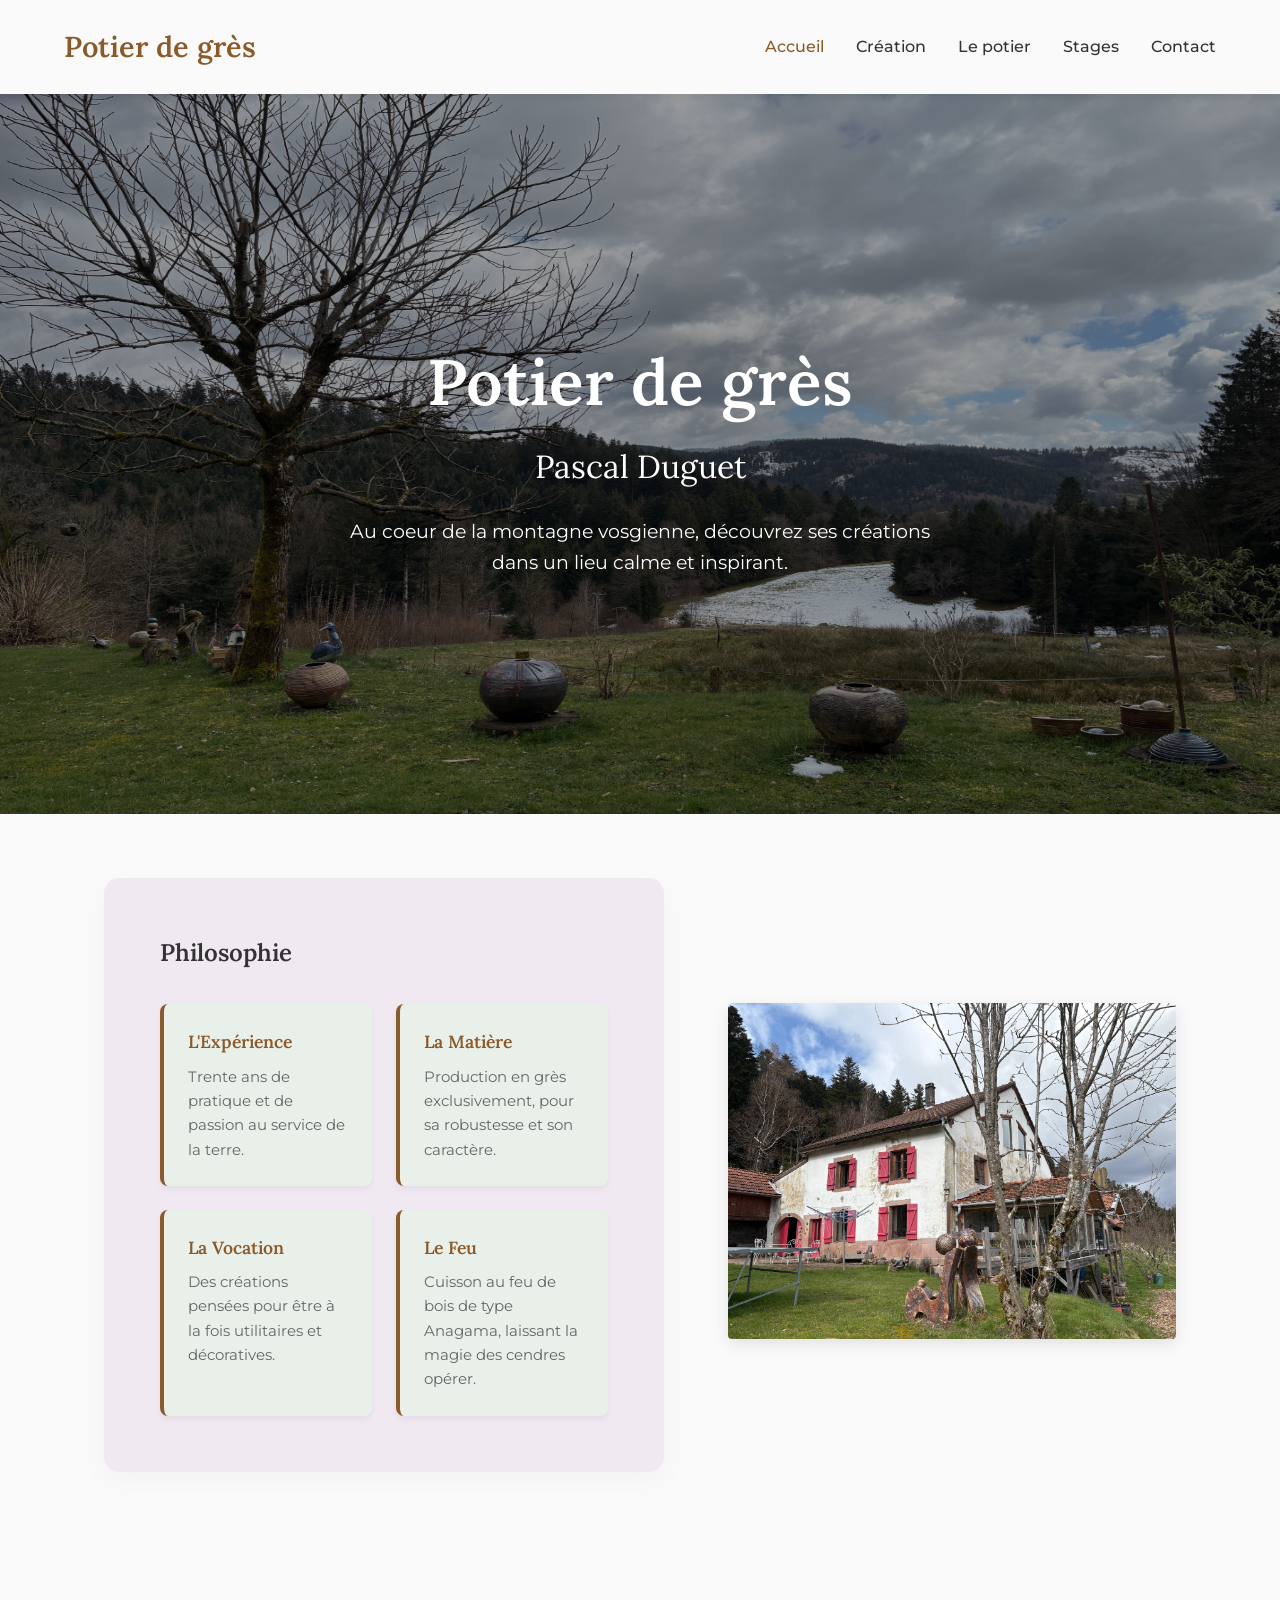
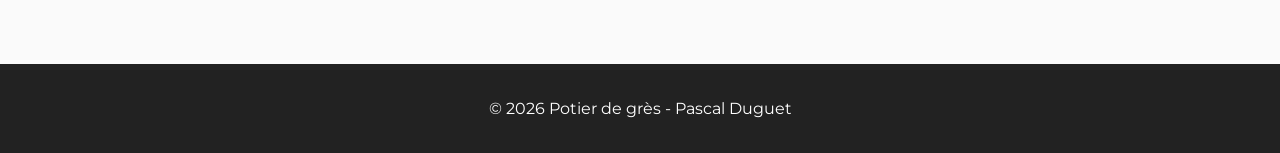
==== index.html @ 74eb3f09 "initial 2" ====
<!doctype html>
<html lang="fr">
  <head>
    <meta charset="UTF-8" />
    <meta name="viewport" content="width=device-width, initial-scale=1.0" />
    <title>Potier de grès - Pascal Duguet</title>
    <link rel="stylesheet" href="styles.css" />
  </head>
  <body>
    <header>
      <div class="logo">Potier de grès</div>
      <button class="burger-menu">☰</button>
      <nav>
        <ul>
          <li><a href="index.html" class="active">Accueil</a></li>
          <li><a href="creation.html">Création</a></li>
          <li><a href="potier.html">Le potier</a></li>
          <li><a href="stages.html">Stages</a></li>
          <li><a href="contact.html">Contact</a></li>
        </ul>
      </nav>
    </header>

    <main>
      <section class="hero">
        <h1>Potier de grès</h1>
        <h2>Pascal Duguet</h2>
        <p class="editable">
          Au coeur de la montagne vosgienne, découvrez ses créations dans un
          lieu calme et inspirant.
        </p>
      </section>

      <div class="container">
        <section class="split-section">
          <div class="text-box">
            <h2>Philosophie</h2>

            <div class="philosophy-grid editable">
              <div class="philo-box editable">
                <h3>L'Expérience</h3>
                <p>
                  Trente ans de pratique et de passion au service de la terre.
                </p>
              </div>

              <div class="philo-box editable">
                <h3>La Matière</h3>
                <p>
                  Production en grès exclusivement, pour sa robustesse et son
                  caractère.
                </p>
              </div>

              <div class="philo-box editable">
                <h3>La Vocation</h3>
                <p>
                  Des créations pensées pour être à la fois utilitaires et
                  décoratives.
                </p>
              </div>

              <div class="philo-box editable">
                <h3>Le Feu</h3>
                <p>
                  Cuisson au feu de bois de type Anagama, laissant la magie des
                  cendres opérer.
                </p>
              </div>
            </div>
          </div>

          <div class="image-container">
            <img
              src="assets/Photos site internet/maison.jpeg"
              alt="Création en grès"
            />
          </div>
        </section>
      </div>
    </main>

    <footer>
      <p>&copy; 2026 Potier de grès - Pascal Duguet</p>
    </footer>

    <script src="script.js"></script>
  </body>
</html>
---- styles.css ----
/* styles.css */
@import url("https://fonts.googleapis.com/css2?family=Lora:ital,wght@0,400;0,600;1,400&family=Montserrat:wght@300;400;500&display=swap");

:root {
  --primary-color: #8b5a2b; /* Couleur Terre/Grès */
  --bg-color: #fafafa;
  --bg-secondary: #efebe4;
  --text-color: #333333;
  --text-light: #666666;
  --font-title: "Lora", serif;
  --font-text: "Montserrat", sans-serif;
}

* {
  margin: 0;
  padding: 0;
  box-sizing: border-box;
}

body {
  font-family: var(--font-text);
  color: var(--text-color);
  background-color: var(--bg-color);
  line-height: 1.6;
}

h1,
h2,
h3 {
  font-family: var(--font-title);
  font-weight: 600;
  margin-bottom: 1rem;
}

a {
  text-decoration: none;
  color: inherit;
}

/* --- HEADER & NAVIGATION --- */
header {
  background-color: var(--bg-color);
  padding: 1.5rem 5%;
  display: flex;
  justify-content: space-between;
  align-items: center;
  box-shadow: 0 2px 10px rgba(0, 0, 0, 0.05);
  position: sticky;
  top: 0;
  z-index: 1000;
}

.logo {
  font-family: var(--font-title);
  font-size: 1.8rem;
  font-weight: 600;
  color: var(--primary-color);
}

nav ul {
  list-style: none;
  display: flex;
  gap: 2rem;
}

nav a {
  font-weight: 500;
  transition: color 0.3s;
}

nav a:hover,
nav a.active {
  color: var(--primary-color);
}

.burger-menu {
  display: none;
  font-size: 2rem;
  cursor: pointer;
  background: none;
  border: none;
  color: var(--text-color);
}

/* --- LAYOUT GLOBAL --- */
.container {
  max-width: 1200px;
  margin: 0 auto;
  padding: 4rem 5%;
}

.section-title {
  text-align: center;
  font-size: 2.5rem;
  margin-bottom: 3rem;
  color: var(--primary-color);
}

/* --- HERO SECTION (Accueil) --- */
.hero {
  height: 80vh;
  background-image:
    linear-gradient(rgba(0, 0, 0, 0.4), rgba(0, 0, 0, 0.4)),
    url("assets/Photos site internet/nature.jpeg");
  background-size: 100% 100%;
  background-position: center;
  display: flex;
  flex-direction: column;
  justify-content: center;
  align-items: center;
  text-align: center;
  color: white;
  padding: 0 20px;
}

.hero h1 {
  font-size: 4rem;
  margin-bottom: 0.5rem;
}

.hero h2 {
  font-size: 2rem;
  font-weight: 400;
  margin-bottom: 1.5rem;
}

.hero p {
  font-size: 1.2rem;
  max-width: 600px;
}

/* --- SECTIONS (Philosophie, Anagama, etc.) --- */
.split-section {
  display: flex;
  align-items: center;
  gap: 4rem;
  margin-bottom: 4rem;
}

.split-section > * {
  flex: 1;
}

.image-container img {
  width: 100%;
  height: auto;
  border-radius: 4px;
  box-shadow: 0 5px 15px rgba(0, 0, 0, 0.1);
}

.text-box {
  background-color: #f0e9f2; /* Un beige pastel très doux et harmonieux */
  padding: 3.5rem; /* Un peu plus d'espace intérieur pour l'aération */
  border-radius: 15px; /* Bords arrondis pour la douceur */
  box-shadow: 0 10px 30px rgba(0, 0, 0, 0.03); /* Une ombre très légère pour la profondeur */
}

/* --- GRILLES (Galerie) --- */
.grid-gallery {
  display: grid;
  grid-template-columns: repeat(auto-fit, minmax(300px, 1fr));
  gap: 2rem;
  margin-top: 2rem;
}

.grid-gallery img {
  width: 100%;
  height: 300px;
  object-fit: cover;
  border-radius: 4px;
}

/* --- CARROUSEL D'IMAGES --- */
.carousel-wrapper {
  position: relative;
  display: flex;
  align-items: center;
  margin-top: 2rem;
}

.carousel-track {
  display: flex;
  overflow-x: auto;
  scroll-snap-type: x mandatory; /* Force l'image à s'aligner parfaitement */
  scroll-behavior: smooth;
  gap: 1.5rem;
  padding: 1rem 0; /* Un peu d'espace pour l'ombre des images */
  scrollbar-width: none; /* Cache la barre de défilement sur Firefox */
}

/* Cache la barre de défilement sur Chrome et Safari */
.carousel-track::-webkit-scrollbar {
  display: none;
}

.carousel-slide {
  flex: 0 0 auto; /* Empêche les images de s'écraser */
  width: 300px;
  height: 300px;
  object-fit: cover;
  border-radius: 8px;
  scroll-snap-align: start; /* Le point d'arrêt du glissement */
  box-shadow: 0 4px 10px rgba(0, 0, 0, 0.1);
}

/* --- BOUTONS DU CARROUSEL --- */
.carousel-btn {
  background-color: white;
  border: 2px solid var(--primary-color);
  color: var(--primary-color);
  border-radius: 50%;
  width: 45px;
  height: 45px;
  font-size: 1.2rem;
  display: flex;
  justify-content: center;
  align-items: center;
  cursor: pointer;
  position: absolute;
  z-index: 10;
  transition: all 0.3s ease;
  box-shadow: 0 4px 6px rgba(0, 0, 0, 0.1);
}

.carousel-btn:hover {
  background-color: var(--primary-color);
  color: white;
  transform: scale(1.1);
}

.prev-btn {
  left: -20px;
} /* Déborde légèrement sur la gauche */
.next-btn {
  right: -20px;
} /* Déborde légèrement sur la droite */

/* Sur mobile, on rentre un peu les boutons pour qu'ils ne sortent pas de l'écran */
@media (max-width: 768px) {
  .prev-btn {
    left: 10px;
  }
  .next-btn {
    right: 10px;
  }
}

/* --- STAGES (Cartes) --- */
.stages-grid {
  display: grid;
  grid-template-columns: repeat(auto-fit, minmax(300px, 1fr));
  gap: 2rem;
}

.stage-card {
  background: white;
  padding: 2.5rem;
  border-radius: 8px;
  box-shadow: 0 4px 6px rgba(0, 0, 0, 0.05);
  border-top: 4px solid var(--primary-color);
}

.stage-card h3 {
  color: var(--primary-color);
  font-size: 1.5rem;
}

.stage-card ul {
  list-style-type: none;
  margin-top: 1.5rem;
}

.stage-card li {
  margin-bottom: 0.8rem;
  padding-left: 1.5rem;
  position: relative;
}

.stage-card li::before {
  content: "•";
  color: var(--primary-color);
  position: absolute;
  left: 0;
  font-weight: bold;
}

/* --- FORMULAIRE NETLIFY --- */
form {
  display: flex;
  flex-direction: column;
  gap: 1rem;
}

input,
textarea {
  width: 100%;
  padding: 1rem;
  border: 1px solid #ddd;
  border-radius: 4px;
  font-family: var(--font-text);
}

button[type="submit"] {
  background-color: var(--primary-color);
  color: white;
  border: none;
  padding: 1rem 2rem;
  cursor: pointer;
  font-size: 1rem;
  border-radius: 4px;
  transition: background 0.3s;
}

button[type="submit"]:hover {
  background-color: #6b4420;
}

/* --- FOOTER --- */
footer {
  background-color: #222;
  color: white;
  text-align: center;
  padding: 2rem;
  margin-top: 4rem;
}

/* --- GRILLE PHILOSOPHIE (4 BOX) --- */
.philosophy-grid {
  display: grid;
  grid-template-columns: repeat(2, 1fr); /* 2 colonnes */
  gap: 1.5rem;
  margin-top: 2rem;
}

.philo-box {
  background-color: #e9f0e9;
  padding: 1.5rem;
  border-radius: 8px;
  border-left: 4px solid var(--primary-color);
  box-shadow: 0 4px 6px rgba(0, 0, 0, 0.05);
  transition: transform 0.3s ease;
}

.philo-box:hover {
  transform: translateY(
    -5px
  ); /* Petit effet de soulèvement au passage de la souris */
}

.philo-box h3 {
  font-size: 1.1rem;
  color: var(--primary-color);
  margin-bottom: 0.5rem;
}

.philo-box p {
  font-size: 0.95rem;
  color: var(--text-light);
  margin-bottom: 0;
}

/* --- MODAL (LIGHTBOX) POUR AGRANDIR LES IMAGES --- */
.modal {
  display: none; /* Totalement caché par défaut */
  position: fixed;
  z-index: 2000; /* Passe par-dessus le menu qui est à 1000 */
  left: 0;
  top: 0;
  width: 100%;
  height: 100%;
  background-color: rgba(0, 0, 0, 0.85); /* Fond noir semi-transparent */
  justify-content: center;
  align-items: center;
}

/* Cette classe sera ajoutée par le JavaScript quand on cliquera */
.modal.show {
  display: flex;
}

.modal-content {
  max-width: 90%;
  max-height: 90vh; /* S'assure que l'image ne dépasse pas la hauteur de l'écran */
  border-radius: 8px;
  box-shadow: 0 5px 25px rgba(0, 0, 0, 0.5);
  animation: zoomIn 0.3s ease; /* Petite animation d'apparition douce */
}

@keyframes zoomIn {
  from {
    transform: scale(0.9);
    opacity: 0;
  }
  to {
    transform: scale(1);
    opacity: 1;
  }
}

.close-modal {
  position: absolute;
  top: 20px;
  right: 35px;
  color: white;
  font-size: 4rem;
  font-weight: 300;
  cursor: pointer;
  transition: color 0.3s;
}

.close-modal:hover {
  color: var(--primary-color);
}

/* On rajoute un curseur 'main' sur les petites images pour faire comprendre qu'on peut cliquer */
.carousel-slide {
  cursor: pointer;
}

/* --- RESPONSIVE MOBILE --- */
@media (max-width: 768px) {
  .burger-menu {
    display: block;
  }

  nav ul {
    display: none; /* Masqué par défaut sur mobile, géré par JS */
    flex-direction: column;
    position: absolute;
    top: 100%;
    left: 0;
    width: 100%;
    background-color: var(--bg-color);
    padding: 2rem;
    box-shadow: 0 10px 10px rgba(0, 0, 0, 0.1);
  }

  nav ul.show {
    display: flex;
  }

  .split-section {
    flex-direction: column;
  }

  .hero h1 {
    font-size: 2.5rem;
  }
  .philosophy-grid {
    grid-template-columns: 1fr; /* Passe de 2 colonnes à 1 seule sur téléphone */
  }
}
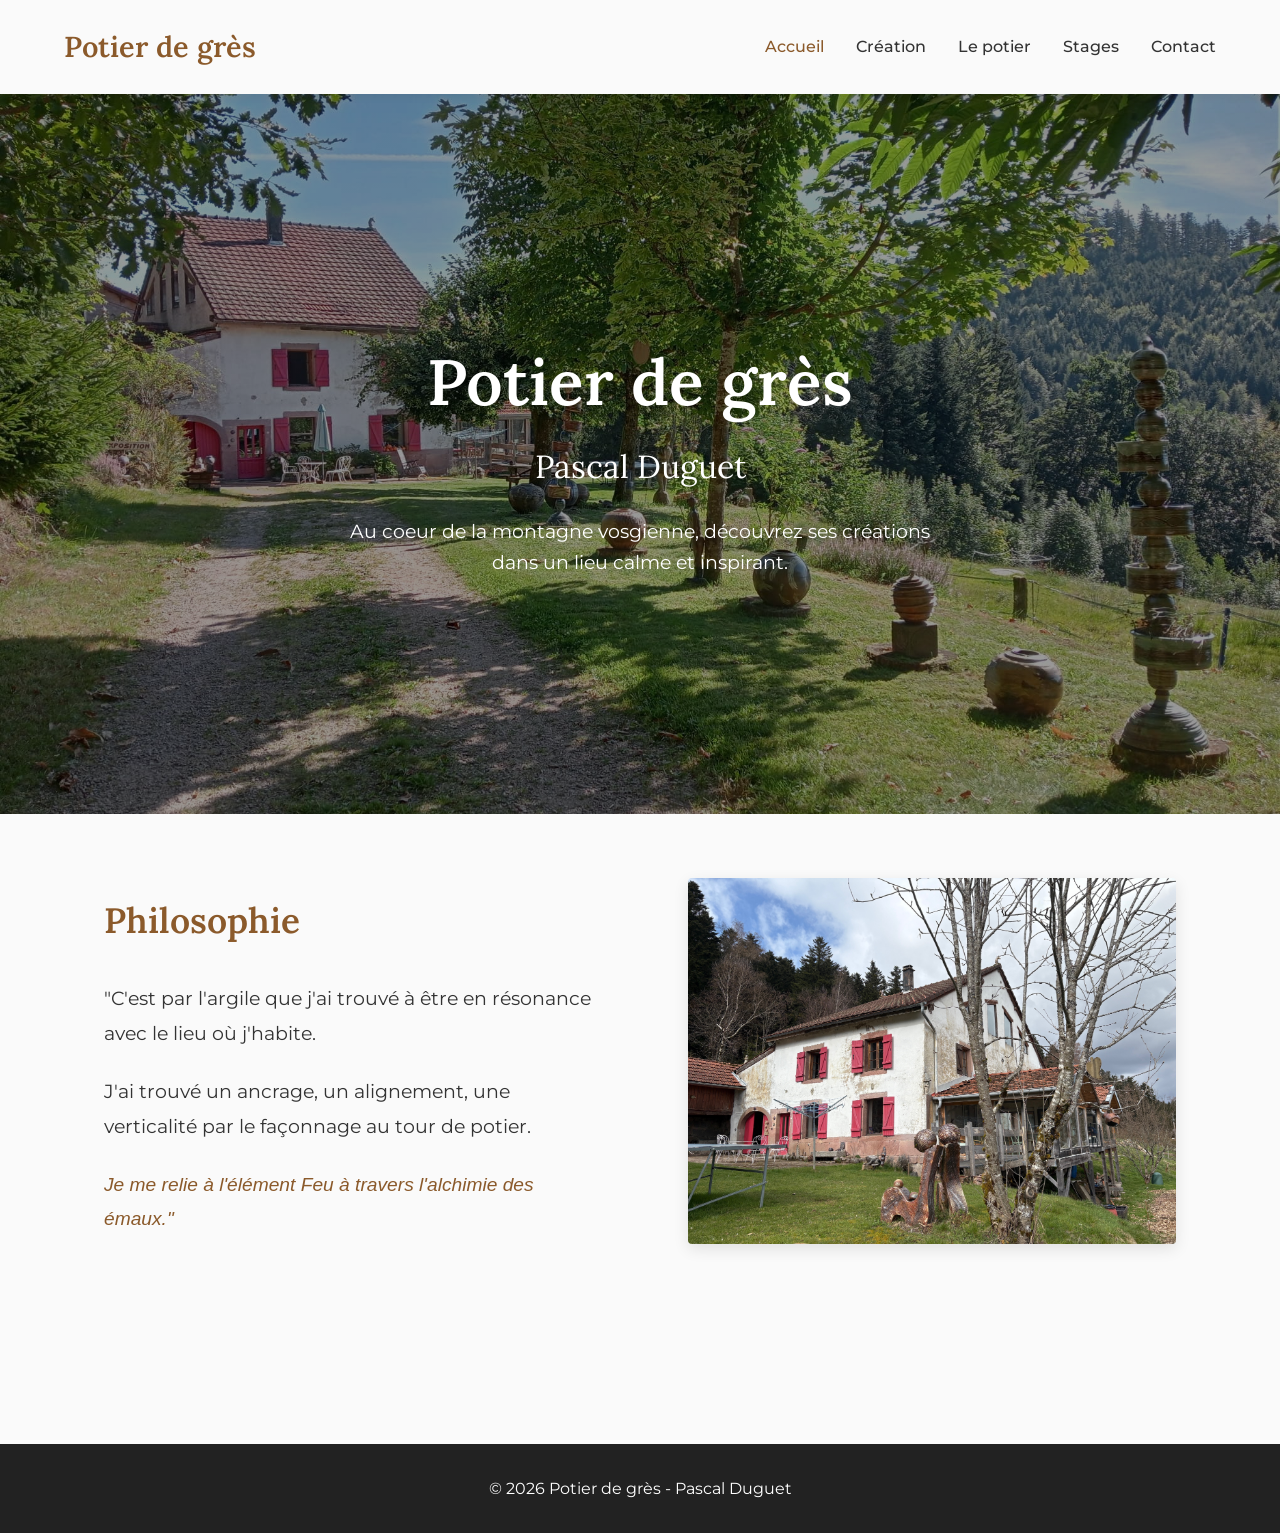
==== commit ca7bdd3f: "modifications" ====
--- a/index.html
+++ b/index.html
@@ -33,40 +33,50 @@
 
       <div class="container">
         <section class="split-section">
-          <div class="text-box">
-            <h2>Philosophie</h2>
+          <div
+            style="
+              padding-right: 2rem;
+              display: flex;
+              flex-direction: column;
+              justify-content: center;
+            "
+          >
+            <h2
+              class="editable"
+              style="
+                color: var(--primary-color);
+                margin-bottom: 2rem;
+                font-size: 2.2rem;
+              "
+            >
+              Philosophie
+            </h2>
 
-            <div class="philosophy-grid editable">
-              <div class="philo-box editable">
-                <h3>L'Expérience</h3>
-                <p>
-                  Trente ans de pratique et de passion au service de la terre.
-                </p>
-              </div>
-
-              <div class="philo-box editable">
-                <h3>La Matière</h3>
-                <p>
-                  Production en grès exclusivement, pour sa robustesse et son
-                  caractère.
-                </p>
-              </div>
-
-              <div class="philo-box editable">
-                <h3>La Vocation</h3>
-                <p>
-                  Des créations pensées pour être à la fois utilitaires et
-                  décoratives.
-                </p>
-              </div>
-
-              <div class="philo-box editable">
-                <h3>Le Feu</h3>
-                <p>
-                  Cuisson au feu de bois de type Anagama, laissant la magie des
-                  cendres opérer.
-                </p>
-              </div>
+            <div
+              class="editable"
+              style="
+                font-size: 1.2rem;
+                line-height: 1.8;
+                color: var(--text-color);
+              "
+            >
+              <p style="margin-bottom: 1.5rem">
+                "C'est par l'argile que j'ai trouvé à être en résonance avec le
+                lieu où j'habite.
+              </p>
+              <p style="margin-bottom: 1.5rem">
+                J'ai trouvé un ancrage, un alignement, une verticalité par le
+                façonnage au tour de potier.
+              </p>
+              <p
+                style="
+                  font-style: italic;
+                  font-weight: 500;
+                  color: var(--primary-color);
+                "
+              >
+                Je me relie à l'élément Feu à travers l'alchimie des émaux."
+              </p>
             </div>
           </div>
 
--- a/styles.css
+++ b/styles.css
@@ -101,8 +101,8 @@
   height: 80vh;
   background-image:
     linear-gradient(rgba(0, 0, 0, 0.4), rgba(0, 0, 0, 0.4)),
-    url("assets/Photos site internet/nature.jpeg");
-  background-size: 100% 100%;
+    url("assets/Photos site internet/maison_1.JPG");
+  background-size: cover;
   background-position: center;
   display: flex;
   flex-direction: column;
@@ -129,7 +129,7 @@
   max-width: 600px;
 }
 
-/* --- SECTIONS (Philosophie, Anagama, etc.) --- */
+/* --- SECTIONS SPÉCIFIQUES --- */
 .split-section {
   display: flex;
   align-items: center;
@@ -149,103 +149,258 @@
 }
 
 .text-box {
-  background-color: #f0e9f2; /* Un beige pastel très doux et harmonieux */
-  padding: 3.5rem; /* Un peu plus d'espace intérieur pour l'aération */
-  border-radius: 15px; /* Bords arrondis pour la douceur */
-  box-shadow: 0 10px 30px rgba(0, 0, 0, 0.03); /* Une ombre très légère pour la profondeur */
-}
-
-/* --- GRILLES (Galerie) --- */
-.grid-gallery {
+  background-color: #f0e9f2;
+  padding: 3.5rem;
+  border-radius: 15px;
+  box-shadow: 0 10px 30px rgba(0, 0, 0, 0.03);
+}
+
+/* --- NOUVELLES GRILLES PHOTO EN DEUX LIGNES (Création) --- */
+.photo-grid-two-rows {
   display: grid;
-  grid-template-columns: repeat(auto-fit, minmax(300px, 1fr));
-  gap: 2rem;
+  grid-template-columns: repeat(4, 1fr); /* 4 photos par ligne */
+  gap: 1.5rem;
   margin-top: 2rem;
 }
 
-.grid-gallery img {
+.gallery-thumb {
   width: 100%;
-  height: 300px;
+  height: 220px; /* Taille réduite et harmonieuse */
   object-fit: cover;
-  border-radius: 4px;
-}
-
-/* --- CARROUSEL D'IMAGES --- */
-.carousel-wrapper {
-  position: relative;
-  display: flex;
-  align-items: center;
-  margin-top: 2rem;
-}
-
-.carousel-track {
-  display: flex;
-  overflow-x: auto;
-  scroll-snap-type: x mandatory; /* Force l'image à s'aligner parfaitement */
-  scroll-behavior: smooth;
-  gap: 1.5rem;
-  padding: 1rem 0; /* Un peu d'espace pour l'ombre des images */
-  scrollbar-width: none; /* Cache la barre de défilement sur Firefox */
-}
-
-/* Cache la barre de défilement sur Chrome et Safari */
-.carousel-track::-webkit-scrollbar {
-  display: none;
-}
-
-.carousel-slide {
-  flex: 0 0 auto; /* Empêche les images de s'écraser */
-  width: 300px;
-  height: 300px;
+  border-radius: 6px;
+  box-shadow: 0 4px 10px rgba(0, 0, 0, 0.06);
+  transition:
+    transform 0.3s ease,
+    box-shadow 0.3s ease;
+}
+
+.gallery-thumb:hover {
+  transform: scale(1.03);
+  box-shadow: 0 6px 15px rgba(139, 90, 43, 0.2);
+}
+
+/* Encadré d'information discret sous les galeries */
+.gallery-info-box {
+  text-align: center;
+  margin-top: 1.2rem;
+}
+
+.gallery-info-box p {
+  font-family: var(--font-text);
+  font-size: 0.9rem;
+  color: var(--text-light);
+  font-style: italic;
+  display: inline-block;
+  padding: 0.4rem 1.5rem;
+  background-color: var(--bg-secondary);
+  border-radius: 20px;
+  letter-spacing: 0.5px;
+}
+
+/* --- DISPOSITION HARMONIEUSE POUR LES OYAS --- */
+.oya-images-layout {
+  display: grid;
+  grid-template-columns: 1fr 1fr; /* Une grille 2x2 parfaite pour les 4 photos */
+  gap: 1rem;
+}
+
+.oya-img-item {
+  width: 100%;
+  height: 200px;
   object-fit: cover;
   border-radius: 8px;
-  scroll-snap-align: start; /* Le point d'arrêt du glissement */
-  box-shadow: 0 4px 10px rgba(0, 0, 0, 0.1);
-}
-
-/* --- BOUTONS DU CARROUSEL --- */
-.carousel-btn {
+  box-shadow: 0 4px 10px rgba(0, 0, 0, 0.05);
+}
+
+/* Bouton déclencheur Popup Oya */
+.btn-popup-trigger {
+  background-color: transparent;
+  border: 2px solid var(--primary-color);
+  color: var(--primary-color);
+  padding: 0.75rem 1.5rem;
+  font-family: var(--font-text);
+  font-weight: 500;
+  font-size: 0.95rem;
+  border-radius: 4px;
+  cursor: pointer;
+  transition: all 0.3s ease;
+}
+
+.btn-popup-trigger:hover {
+  background-color: var(--primary-color);
+  color: white;
+}
+
+/* --- NOUVELLE GRILLE POUR LA CUISSON ANAGAMA --- */
+.anagama-grid {
+  display: grid;
+  grid-template-columns: repeat(4, 1fr); /* 4 colonnes */
+  gap: 1.5rem;
+  margin-top: 2rem;
+}
+
+/* --- FENÊTRE POPUP MODAL (OYAS - COMMENT ÇA FONCTIONNE) --- */
+.popup-modal {
+  display: none;
+  position: fixed;
+  z-index: 3000;
+  left: 0;
+  top: 0;
+  width: 100%;
+  height: 100%;
+  background-color: rgba(0, 0, 0, 0.5);
+  justify-content: center;
+  align-items: center;
+}
+
+.popup-modal.show {
+  display: flex;
+}
+
+.popup-content {
   background-color: white;
-  border: 2px solid var(--primary-color);
-  color: var(--primary-color);
+  padding: 3rem;
+  border-radius: 12px;
+  max-width: 650px;
+  width: 90%;
+  box-shadow: 0 10px 40px rgba(0, 0, 0, 0.15);
+  position: relative;
+  animation: slideDown 0.4s ease;
+}
+
+@keyframes slideDown {
+  from {
+    transform: translateY(-30px);
+    opacity: 0;
+  }
+  to {
+    transform: translateY(0);
+    opacity: 1;
+  }
+}
+
+.close-popup {
+  position: absolute;
+  top: 15px;
+  right: 20px;
+  font-size: 2rem;
+  cursor: pointer;
+  color: var(--text-light);
+  transition: color 0.3s;
+}
+
+.close-popup:hover {
+  color: var(--primary-color);
+}
+
+.popup-content h2 {
+  color: var(--primary-color);
+  margin-bottom: 1.5rem;
+  font-size: 2rem;
+  text-align: center;
+}
+
+.popup-body-text p {
+  margin-bottom: 1.2rem;
+  font-size: 1rem;
+  line-height: 1.7;
+}
+
+.popup-contact-btn {
+  display: inline-block;
+  background-color: var(--primary-color);
+  color: white;
+  padding: 0.8rem 2rem;
+  border-radius: 4px;
+  font-weight: 500;
+  transition: background 0.3s;
+  text-decoration: none;
+}
+
+.popup-contact-btn:hover {
+  background-color: #6b4420;
+}
+
+/* --- MODAL LIGHTBOX GLOBAL (AVEC CARROUSEL DIRECTIONNEL) --- */
+.modal {
+  display: none;
+  position: fixed;
+  z-index: 2500;
+  left: 0;
+  top: 0;
+  width: 100%;
+  height: 100%;
+  background-color: rgba(0, 0, 0, 0.9);
+  justify-content: space-between;
+  align-items: center;
+  padding: 0 2rem;
+}
+
+.modal.show {
+  display: flex;
+}
+
+.modal-image-wrapper {
+  max-width: 80%;
+  max-height: 80vh;
+  display: flex;
+  flex-direction: column;
+  align-items: center;
+}
+
+.modal-content {
+  max-width: 100%;
+  max-height: 75vh;
+  border-radius: 6px;
+  box-shadow: 0 5px 30px rgba(0, 0, 0, 0.5);
+}
+
+#modal-caption {
+  color: white;
+  margin-top: 1rem;
+  font-family: var(--font-text);
+  font-size: 1rem;
+  letter-spacing: 0.5px;
+}
+
+.modal-nav-btn {
+  background: rgba(255, 255, 255, 0.1);
+  border: none;
+  color: white;
+  font-size: 2.5rem;
+  width: 60px;
+  height: 60px;
   border-radius: 50%;
-  width: 45px;
-  height: 45px;
-  font-size: 1.2rem;
+  cursor: pointer;
   display: flex;
   justify-content: center;
   align-items: center;
+  transition:
+    background 0.3s,
+    transform 0.2s;
+}
+
+.modal-nav-btn:hover {
+  background: var(--primary-color);
+  transform: scale(1.1);
+}
+
+.close-modal {
+  position: absolute;
+  top: 20px;
+  right: 35px;
+  color: white;
+  font-size: 3.5rem;
   cursor: pointer;
-  position: absolute;
-  z-index: 10;
-  transition: all 0.3s ease;
-  box-shadow: 0 4px 6px rgba(0, 0, 0, 0.1);
-}
-
-.carousel-btn:hover {
-  background-color: var(--primary-color);
-  color: white;
-  transform: scale(1.1);
-}
-
-.prev-btn {
-  left: -20px;
-} /* Déborde légèrement sur la gauche */
-.next-btn {
-  right: -20px;
-} /* Déborde légèrement sur la droite */
-
-/* Sur mobile, on rentre un peu les boutons pour qu'ils ne sortent pas de l'écran */
-@media (max-width: 768px) {
-  .prev-btn {
-    left: 10px;
-  }
-  .next-btn {
-    right: 10px;
-  }
-}
-
-/* --- STAGES (Cartes) --- */
+  transition: color 0.3s;
+  z-index: 2600;
+}
+
+.close-modal:hover {
+  color: var(--primary-color);
+}
+
+/* --- STAGES & AUTRES STYLES --- */
 .stages-grid {
   display: grid;
   grid-template-columns: repeat(auto-fit, minmax(300px, 1fr));
@@ -359,64 +514,6 @@
   margin-bottom: 0;
 }
 
-/* --- MODAL (LIGHTBOX) POUR AGRANDIR LES IMAGES --- */
-.modal {
-  display: none; /* Totalement caché par défaut */
-  position: fixed;
-  z-index: 2000; /* Passe par-dessus le menu qui est à 1000 */
-  left: 0;
-  top: 0;
-  width: 100%;
-  height: 100%;
-  background-color: rgba(0, 0, 0, 0.85); /* Fond noir semi-transparent */
-  justify-content: center;
-  align-items: center;
-}
-
-/* Cette classe sera ajoutée par le JavaScript quand on cliquera */
-.modal.show {
-  display: flex;
-}
-
-.modal-content {
-  max-width: 90%;
-  max-height: 90vh; /* S'assure que l'image ne dépasse pas la hauteur de l'écran */
-  border-radius: 8px;
-  box-shadow: 0 5px 25px rgba(0, 0, 0, 0.5);
-  animation: zoomIn 0.3s ease; /* Petite animation d'apparition douce */
-}
-
-@keyframes zoomIn {
-  from {
-    transform: scale(0.9);
-    opacity: 0;
-  }
-  to {
-    transform: scale(1);
-    opacity: 1;
-  }
-}
-
-.close-modal {
-  position: absolute;
-  top: 20px;
-  right: 35px;
-  color: white;
-  font-size: 4rem;
-  font-weight: 300;
-  cursor: pointer;
-  transition: color 0.3s;
-}
-
-.close-modal:hover {
-  color: var(--primary-color);
-}
-
-/* On rajoute un curseur 'main' sur les petites images pour faire comprendre qu'on peut cliquer */
-.carousel-slide {
-  cursor: pointer;
-}
-
 /* --- RESPONSIVE MOBILE --- */
 @media (max-width: 768px) {
   .burger-menu {
@@ -424,7 +521,7 @@
   }
 
   nav ul {
-    display: none; /* Masqué par défaut sur mobile, géré par JS */
+    display: none;
     flex-direction: column;
     position: absolute;
     top: 100%;
@@ -443,10 +540,22 @@
     flex-direction: column;
   }
 
-  .hero h1 {
-    font-size: 2.5rem;
-  }
+  .photo-grid-two-rows,
+  .anagama-grid {
+    grid-template-columns: repeat(2, 1fr); /* 2 photos par ligne sur mobile */
+  }
+
+  .oya-images-layout {
+    grid-template-columns: 1fr; /* 1 photo par ligne sur téléphone */
+  }
+
   .philosophy-grid {
-    grid-template-columns: 1fr; /* Passe de 2 colonnes à 1 seule sur téléphone */
-  }
-}
+    grid-template-columns: 1fr; /* 1 colonne sur mobile */
+  }
+
+  .modal-nav-btn {
+    width: 45px;
+    height: 45px;
+    font-size: 1.5rem;
+  }
+}
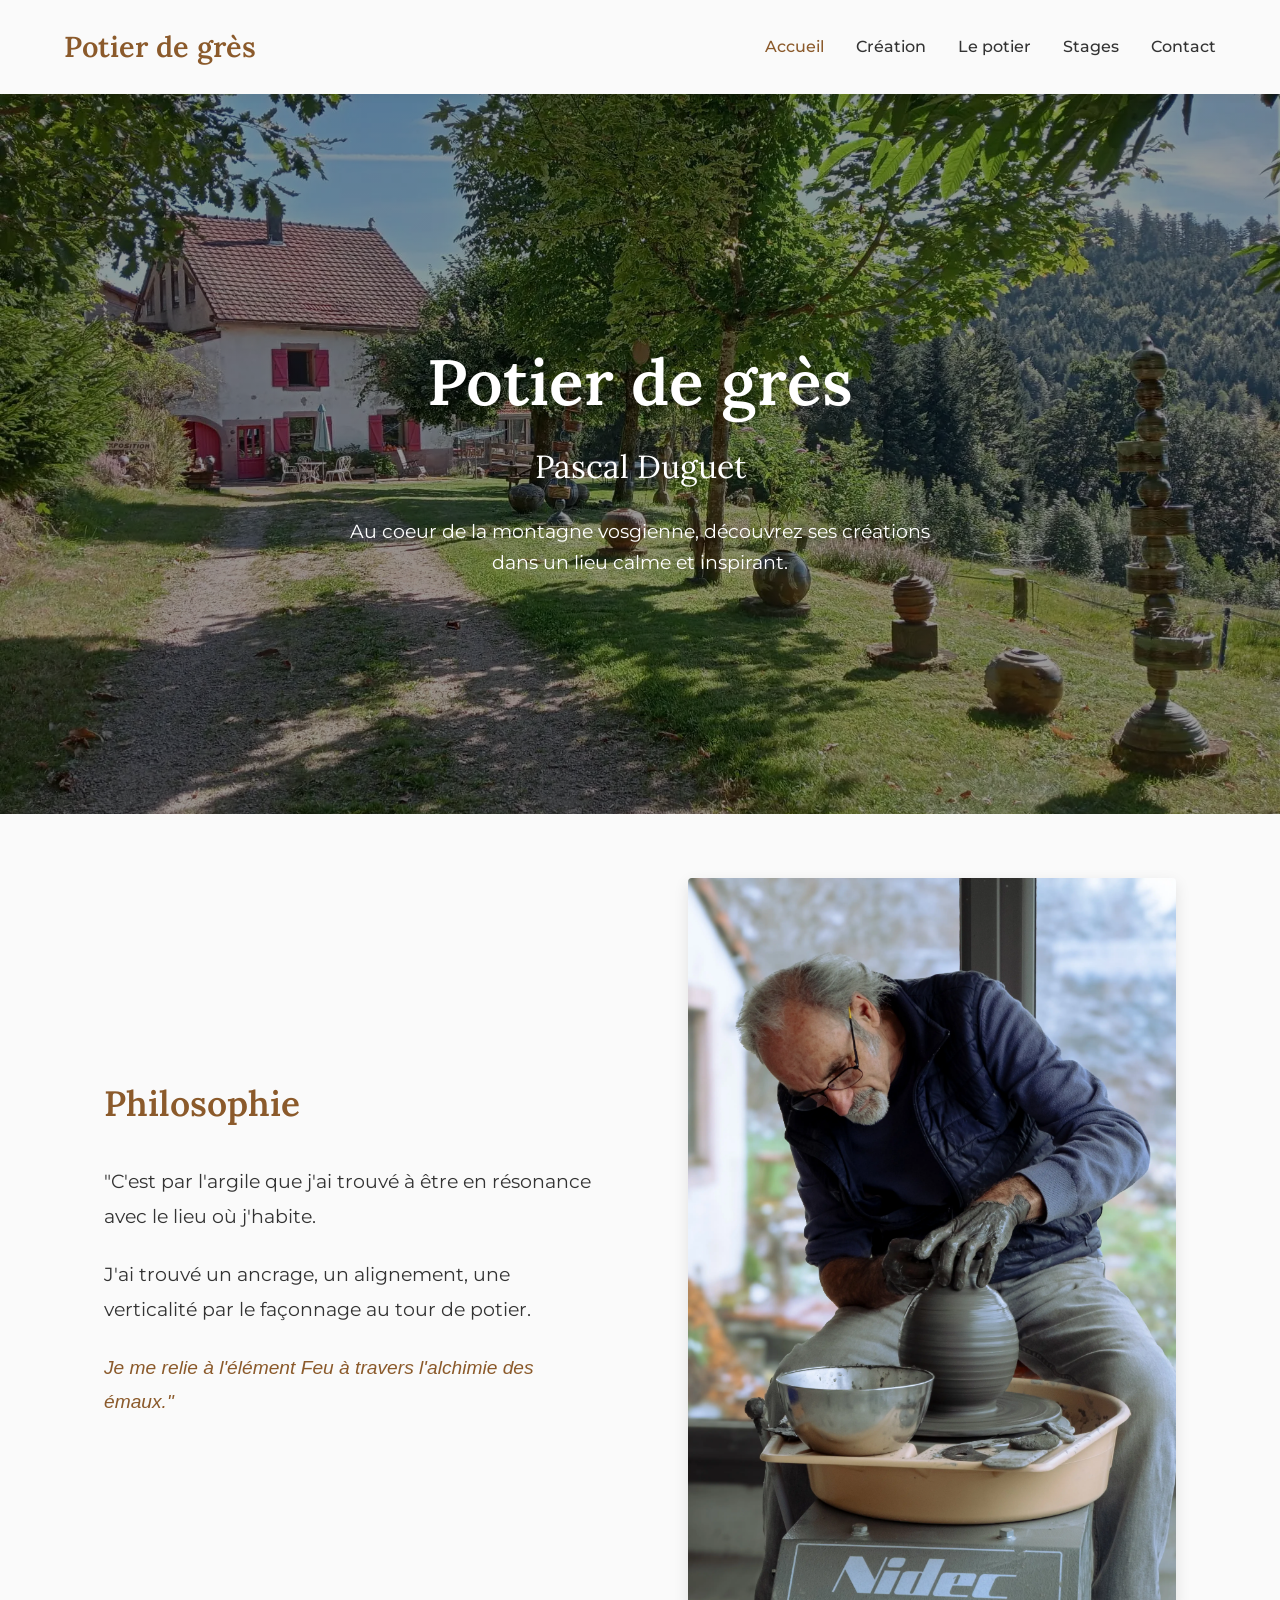
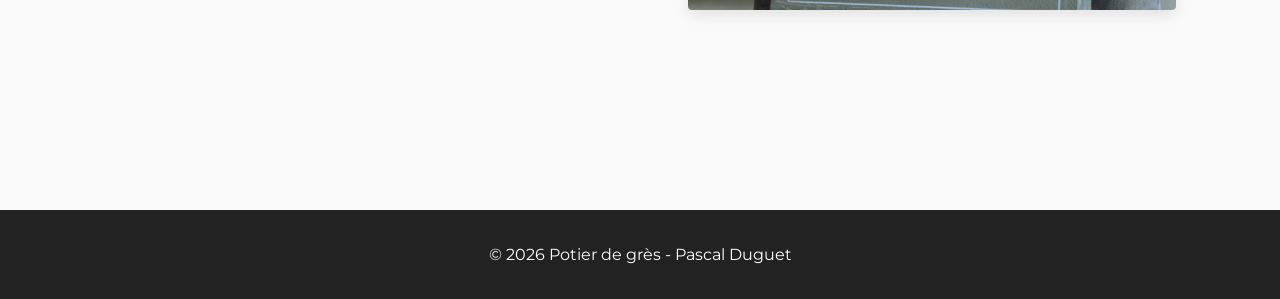
==== commit 35c380e5: "fin de journée" ====
--- a/index.html
+++ b/index.html
@@ -82,7 +82,7 @@
 
           <div class="image-container">
             <img
-              src="assets/Photos site internet/maison.jpeg"
+              src="assets/Photos site internet/mr_duduet_2_resultat.webp"
               alt="Création en grès"
             />
           </div>
--- a/styles.css
+++ b/styles.css
@@ -101,7 +101,7 @@
   height: 80vh;
   background-image:
     linear-gradient(rgba(0, 0, 0, 0.4), rgba(0, 0, 0, 0.4)),
-    url("assets/Photos site internet/maison_1.JPG");
+    url("assets/Photos site internet/maison_1_resultat.webp");
   background-size: cover;
   background-position: center;
   display: flex;
@@ -559,3 +559,22 @@
     font-size: 1.5rem;
   }
 }
+
+/* Styles pour la vidéo */
+.video-wrapper {
+  transition: transform 0.3s ease;
+}
+
+.video-wrapper:hover {
+  transform: scale(1.02);
+}
+
+/* S'assure que le bouton play ne bloque pas le clic */
+.play-button {
+  pointer-events: none;
+  transition: background 0.3s ease;
+}
+
+.video-wrapper:hover .play-button {
+  background: rgba(255, 0, 0, 1);
+}
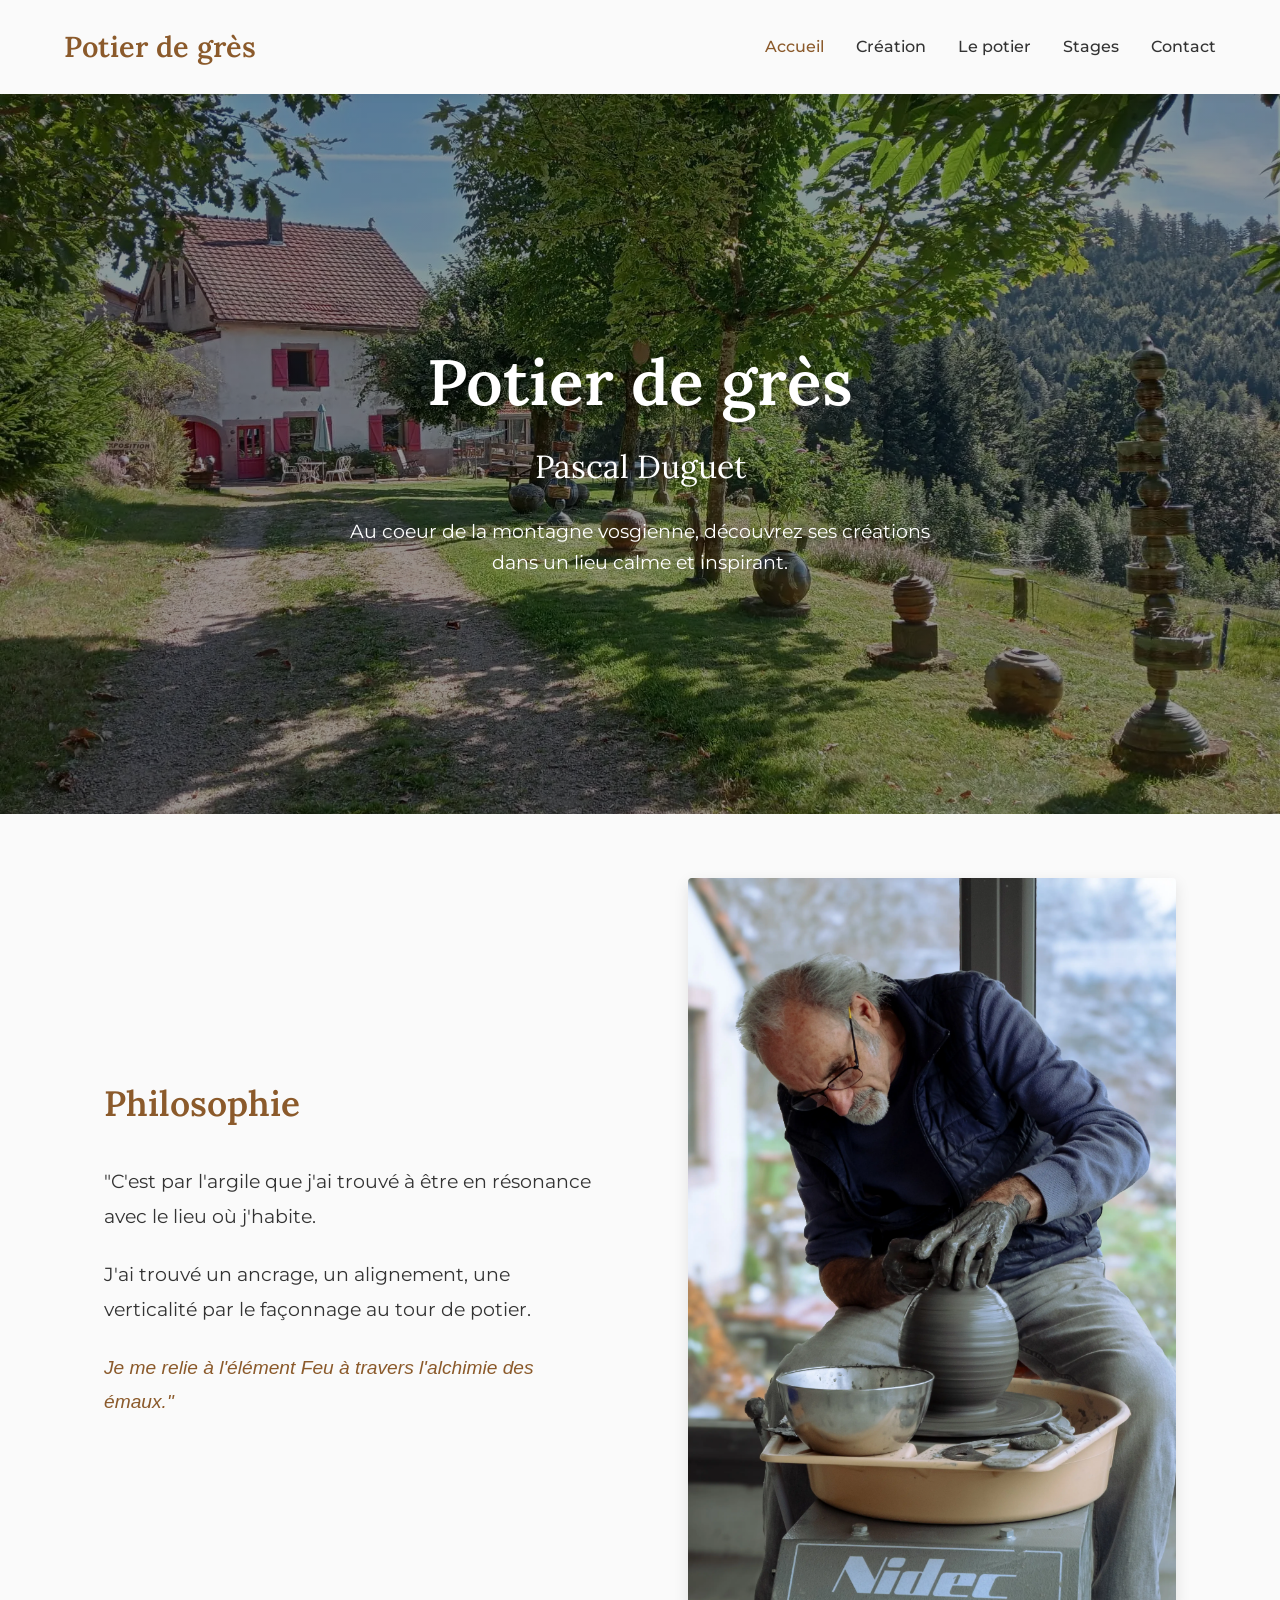
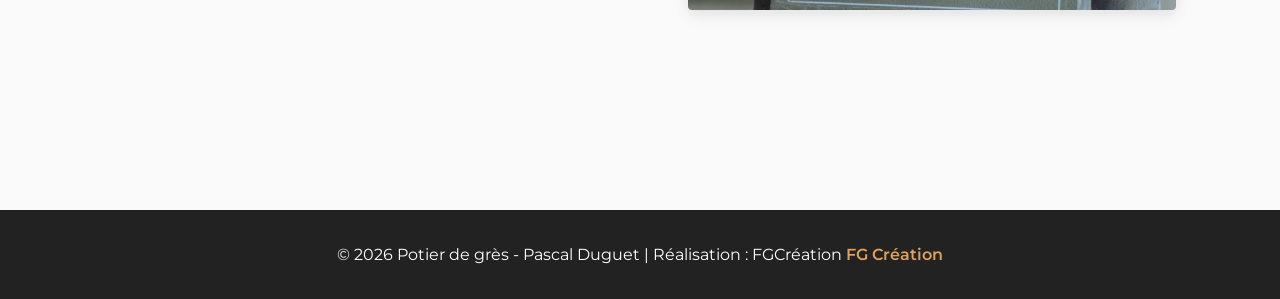
==== commit c0a52907: "lien" ====
--- a/index.html
+++ b/index.html
@@ -3,7 +3,17 @@
   <head>
     <meta charset="UTF-8" />
     <meta name="viewport" content="width=device-width, initial-scale=1.0" />
-    <title>Potier de grès - Pascal Duguet</title>
+    <meta
+      name="google-site-verification"
+      content="J8Ce5PyjNcm_m3KuXxHTy6TBnriRTTgAE74QTmac-do"
+    />
+    <title>
+      Pascal Duguet | Potier de grès & Céramique dans les Vosges (Le Tholy)
+    </title>
+    <meta
+      name="description"
+      content="Découvrez l'atelier de Pascal Duguet, potier de grès au cœur des Vosges. Créations artisanales uniques, cuissons au bois Anagama, Oyas pour le jardin et exposition permanente."
+    />
     <link rel="stylesheet" href="styles.css" />
   </head>
   <body>
@@ -91,7 +101,16 @@
     </main>
 
     <footer>
-      <p>&copy; 2026 Potier de grès - Pascal Duguet</p>
+      <p>
+        © 2026 Potier de grès - Pascal Duguet | Réalisation : FGCréation
+        <a
+          href="https://fgcreation.eu"
+          target="_blank"
+          rel="noopener noreferrer"
+          class="lien-fg"
+          >FG Création</a
+        >
+      </p>
     </footer>
 
     <script src="script.js"></script>
--- a/styles.css
+++ b/styles.css
@@ -212,18 +212,41 @@
   box-shadow: 0 4px 10px rgba(0, 0, 0, 0.05);
 }
 
-/* Bouton déclencheur Popup Oya */
+/* --- BOUTONS : Popup Oya et "Voir toutes les photos" --- */
+/* --- BOUTONS DYNAMIQUES ("Voir toutes les photos", "Popup Oya") --- */
 .btn-popup-trigger {
   background-color: transparent;
   border: 2px solid var(--primary-color);
   color: var(--primary-color);
-  padding: 0.75rem 1.5rem;
+  padding: 0.8rem 1.8rem;
   font-family: var(--font-text);
-  font-weight: 500;
+  font-weight: 600; /* Un peu plus gras pour mieux ressortir */
   font-size: 0.95rem;
-  border-radius: 4px;
+  border-radius: 6px; /* Bords très légèrement plus arrondis */
   cursor: pointer;
-  transition: all 0.3s ease;
+
+  /* L'astuce est ici : une transition avec un léger effet d'élasticité */
+  transition: all 0.3s cubic-bezier(0.25, 0.8, 0.25, 1);
+  box-shadow: 0 1px 3px rgba(0, 0, 0, 0.05);
+}
+
+/* L'effet quand la souris passe sur le bouton */
+.btn-popup-trigger:hover {
+  background-color: var(--primary-color);
+  color: white;
+
+  /* 1. Le bouton lévite vers le haut */
+  transform: translateY(-4px);
+
+  /* 2. Une belle ombre marron/grès apparaît en dessous */
+  box-shadow: 0 8px 20px rgba(139, 90, 43, 0.35);
+}
+
+/* L'effet exact au moment où l'on clique */
+.btn-popup-trigger:active {
+  /* Le bouton s'enfonce physiquement */
+  transform: translateY(1px);
+  box-shadow: 0 2px 5px rgba(139, 90, 43, 0.2);
 }
 
 .btn-popup-trigger:hover {
@@ -578,3 +601,27 @@
 .video-wrapper:hover .play-button {
   background: rgba(255, 0, 0, 1);
 }
+/* --- SÉCURITÉ FORMULAIRE --- */
+
+/* Cacher le pot de miel anti-robot aux vrais visiteurs */
+.hidden-honeypot {
+  display: none;
+}
+
+/* Couleur du titre du formulaire */
+.contact-title {
+  color: var(--primary-color);
+  margin-bottom: 1.5rem;
+}
+
+.lien-fg {
+  color: #e09f5a; /* Teinte ambrée/terre cuite qui ressort bien sur fond sombre */
+  text-decoration: none;
+  font-weight: 600;
+  transition: color 0.2s ease;
+}
+
+.lien-fg:hover {
+  color: #f3be82;
+  text-decoration: underline;
+}
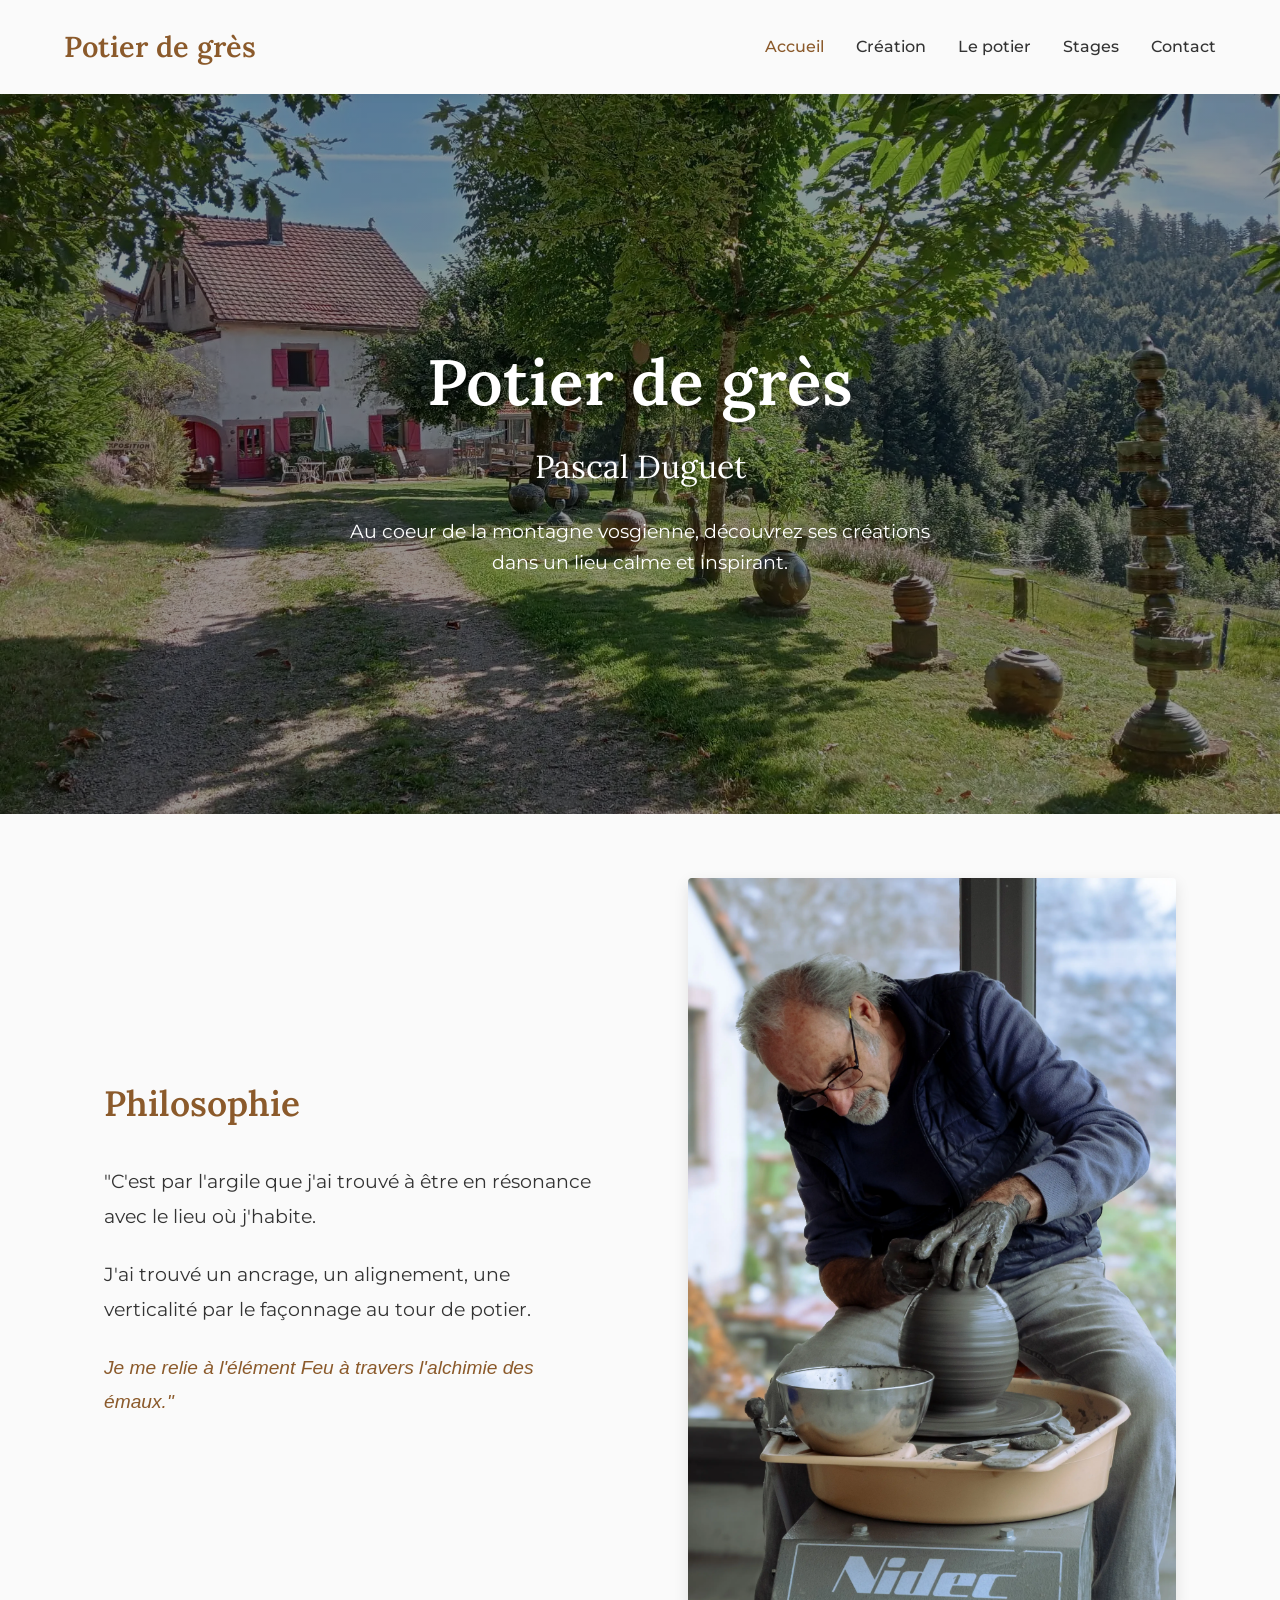
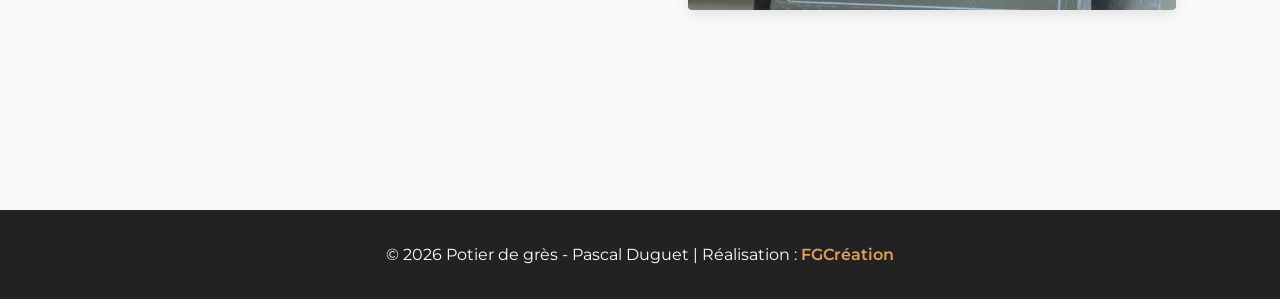
==== commit 6bca044b: "..." ====
--- a/index.html
+++ b/index.html
@@ -102,13 +102,13 @@
 
     <footer>
       <p>
-        © 2026 Potier de grès - Pascal Duguet | Réalisation : FGCréation
+        © 2026 Potier de grès - Pascal Duguet | Réalisation :
         <a
           href="https://fgcreation.eu"
           target="_blank"
           rel="noopener noreferrer"
           class="lien-fg"
-          >FG Création</a
+          >FGCréation</a
         >
       </p>
     </footer>
